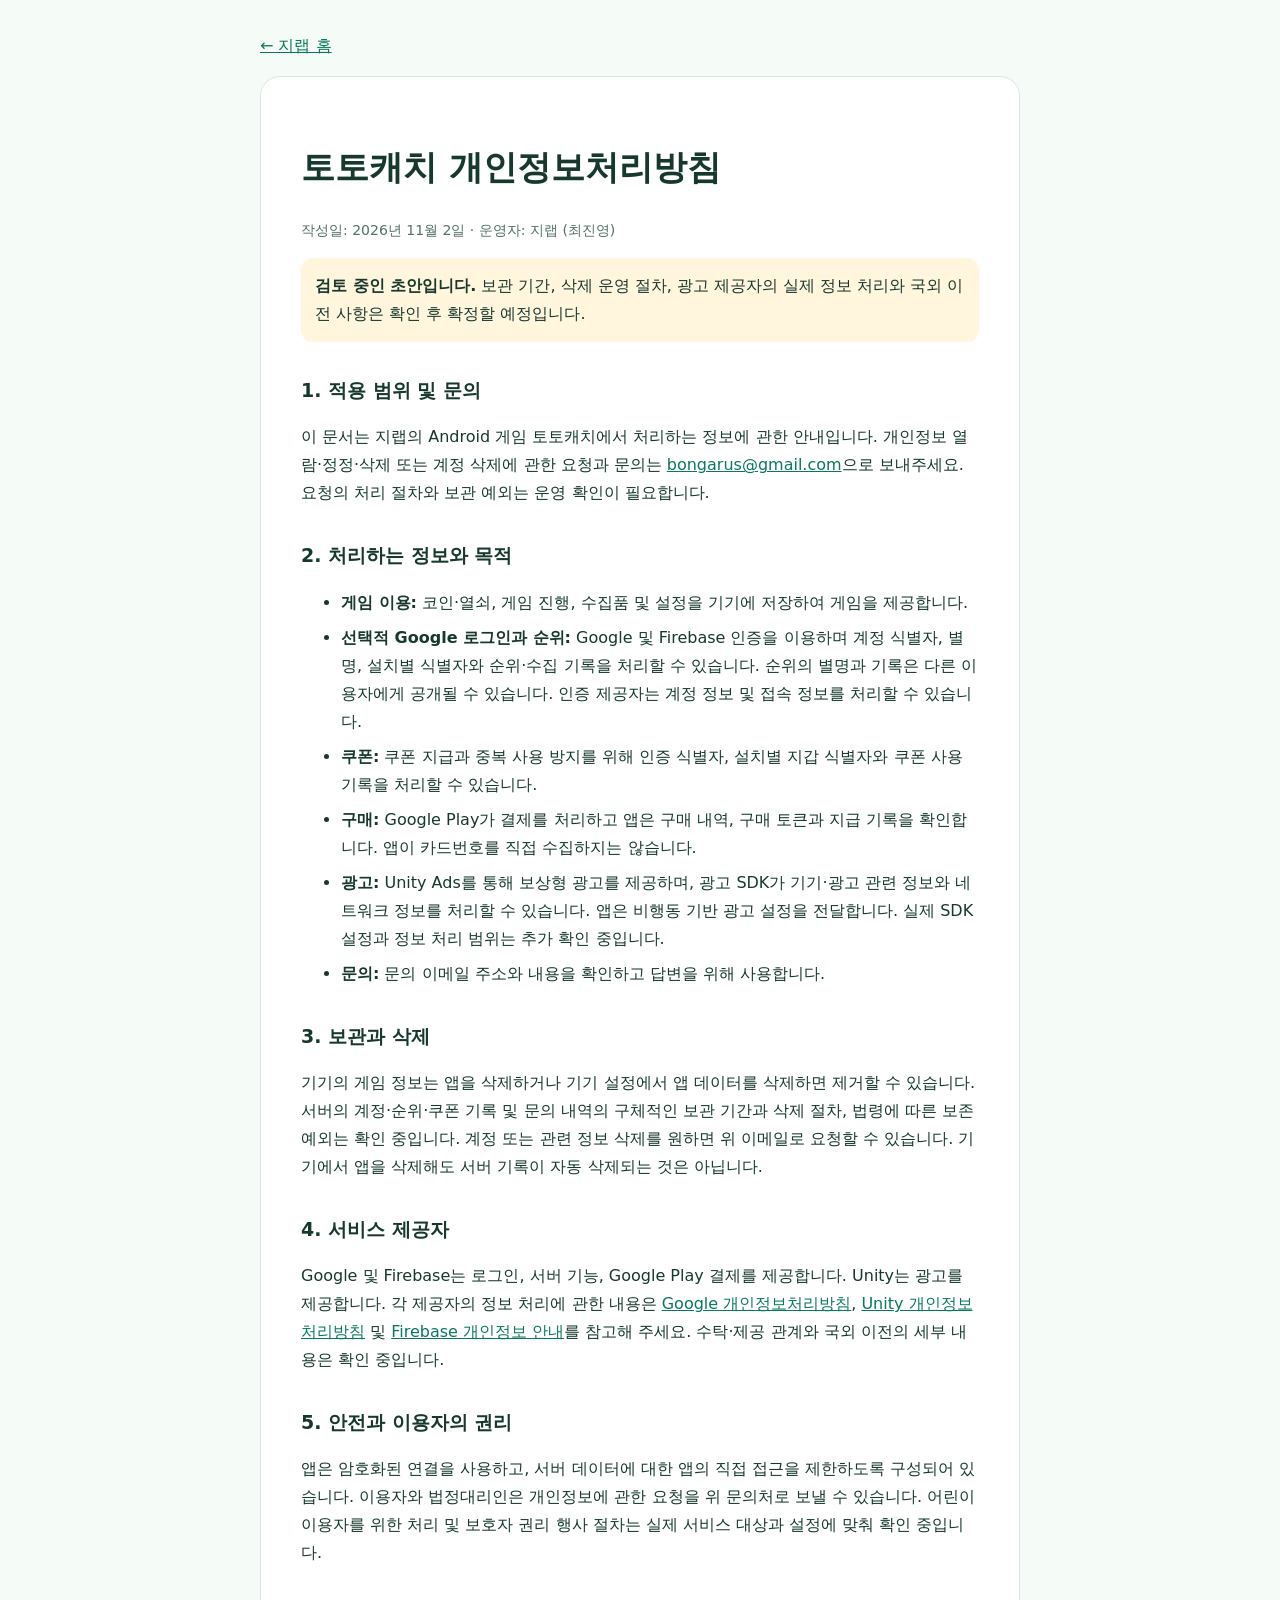
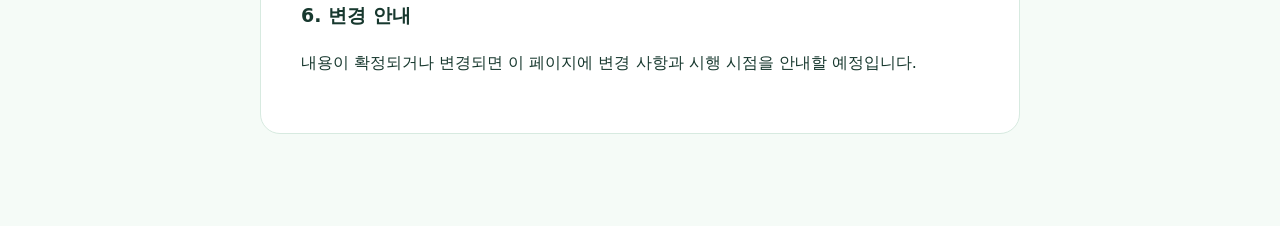
==== privacy-totocatch.html @ d5f331f7 "Add Toto Catch privacy policy draft" ====
<!doctype html>
<html lang="ko"><head><meta charset="utf-8"><meta name="viewport" content="width=device-width, initial-scale=1"><meta name="description" content="토토캐치 개인정보처리방침"><title>토토캐치 개인정보처리방침 | 지랩</title><link rel="icon" href="/favicon.ico"><style>body{margin:0;background:#f5fbf7;color:#17382e;font:16px/1.75 system-ui,sans-serif}main{max-width:760px;margin:32px auto;padding:0 20px 60px}article{background:#fff;border:1px solid #d7eae0;border-radius:20px;padding:clamp(20px,5vw,40px)}h1{font-size:clamp(25px,5vw,34px);line-height:1.3}h2{font-size:19px;margin-top:32px}a{color:#08795c;overflow-wrap:anywhere}.notice{background:#fff6dd;border-radius:12px;padding:14px}.meta{color:#557166;font-size:14px}li{margin:7px 0}</style></head><body><main><p><a href="/">← 지랩 홈</a></p><article><h1>토토캐치 개인정보처리방침</h1><p class="meta">작성일: 2026년 11월 2일 · 운영자: 지랩 (최진영)</p><p class="notice"><strong>검토 중인 초안입니다.</strong> 보관 기간, 삭제 운영 절차, 광고 제공자의 실제 정보 처리와 국외 이전 사항은 확인 후 확정할 예정입니다.</p>
<h2>1. 적용 범위 및 문의</h2><p>이 문서는 지랩의 Android 게임 토토캐치에서 처리하는 정보에 관한 안내입니다. 개인정보 열람·정정·삭제 또는 계정 삭제에 관한 요청과 문의는 <a href="mailto:bongarus@gmail.com?subject=%5B%ED%86%A0%ED%86%A0%EC%BA%90%EC%B9%98%5D%20%EA%B0%9C%EC%9D%B8%EC%A0%95%EB%B3%B4%20%EB%AC%B8%EC%9D%98">bongarus@gmail.com</a>으로 보내주세요. 요청의 처리 절차와 보관 예외는 운영 확인이 필요합니다.</p>
<h2>2. 처리하는 정보와 목적</h2><ul><li><strong>게임 이용:</strong> 코인·열쇠, 게임 진행, 수집품 및 설정을 기기에 저장하여 게임을 제공합니다.</li><li><strong>선택적 Google 로그인과 순위:</strong> Google 및 Firebase 인증을 이용하며 계정 식별자, 별명, 설치별 식별자와 순위·수집 기록을 처리할 수 있습니다. 순위의 별명과 기록은 다른 이용자에게 공개될 수 있습니다. 인증 제공자는 계정 정보 및 접속 정보를 처리할 수 있습니다.</li><li><strong>쿠폰:</strong> 쿠폰 지급과 중복 사용 방지를 위해 인증 식별자, 설치별 지갑 식별자와 쿠폰 사용 기록을 처리할 수 있습니다.</li><li><strong>구매:</strong> Google Play가 결제를 처리하고 앱은 구매 내역, 구매 토큰과 지급 기록을 확인합니다. 앱이 카드번호를 직접 수집하지는 않습니다.</li><li><strong>광고:</strong> Unity Ads를 통해 보상형 광고를 제공하며, 광고 SDK가 기기·광고 관련 정보와 네트워크 정보를 처리할 수 있습니다. 앱은 비행동 기반 광고 설정을 전달합니다. 실제 SDK 설정과 정보 처리 범위는 추가 확인 중입니다.</li><li><strong>문의:</strong> 문의 이메일 주소와 내용을 확인하고 답변을 위해 사용합니다.</li></ul>
<h2>3. 보관과 삭제</h2><p>기기의 게임 정보는 앱을 삭제하거나 기기 설정에서 앱 데이터를 삭제하면 제거할 수 있습니다. 서버의 계정·순위·쿠폰 기록 및 문의 내역의 구체적인 보관 기간과 삭제 절차, 법령에 따른 보존 예외는 확인 중입니다. 계정 또는 관련 정보 삭제를 원하면 위 이메일로 요청할 수 있습니다. 기기에서 앱을 삭제해도 서버 기록이 자동 삭제되는 것은 아닙니다.</p>
<h2>4. 서비스 제공자</h2><p>Google 및 Firebase는 로그인, 서버 기능, Google Play 결제를 제공합니다. Unity는 광고를 제공합니다. 각 제공자의 정보 처리에 관한 내용은 <a href="https://policies.google.com/privacy">Google 개인정보처리방침</a>, <a href="https://unity.com/legal/privacy-policy">Unity 개인정보처리방침</a> 및 <a href="https://firebase.google.com/support/privacy">Firebase 개인정보 안내</a>를 참고해 주세요. 수탁·제공 관계와 국외 이전의 세부 내용은 확인 중입니다.</p>
<h2>5. 안전과 이용자의 권리</h2><p>앱은 암호화된 연결을 사용하고, 서버 데이터에 대한 앱의 직접 접근을 제한하도록 구성되어 있습니다. 이용자와 법정대리인은 개인정보에 관한 요청을 위 문의처로 보낼 수 있습니다. 어린이 이용자를 위한 처리 및 보호자 권리 행사 절차는 실제 서비스 대상과 설정에 맞춰 확인 중입니다.</p>
<h2>6. 변경 안내</h2><p>내용이 확정되거나 변경되면 이 페이지에 변경 사항과 시행 시점을 안내할 예정입니다.</p></article></main></body></html>
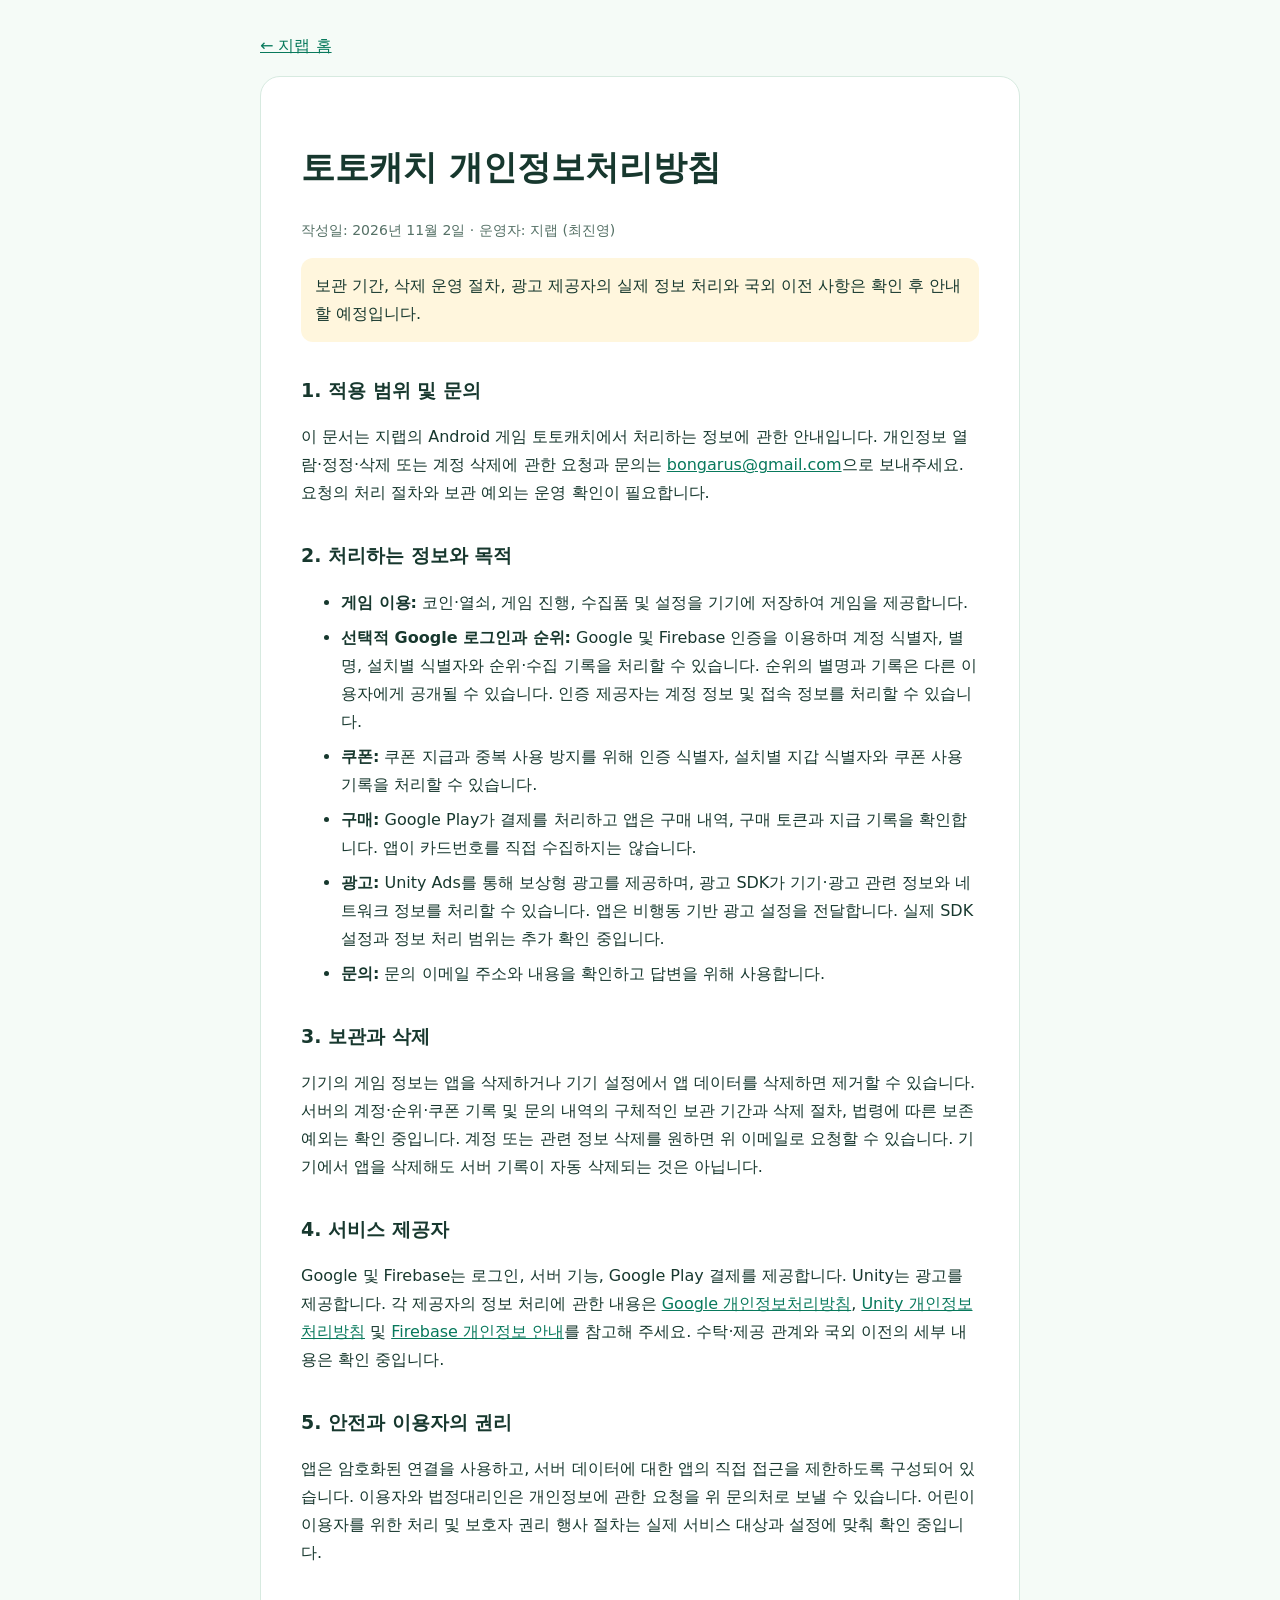
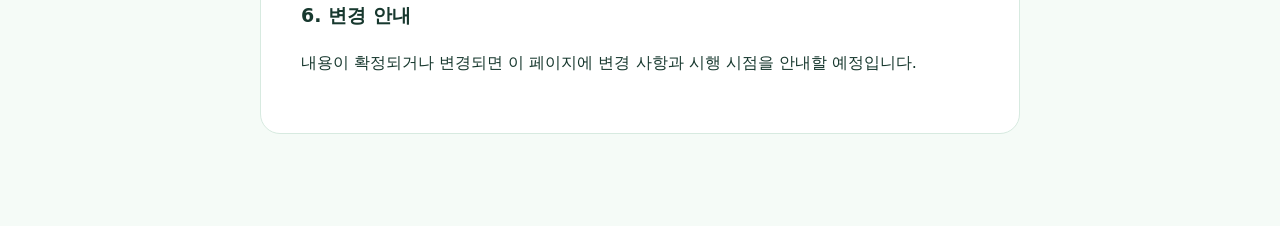
==== commit 67e82889: "Update Toto Catch privacy wording" ====
--- a/privacy-totocatch.html
+++ b/privacy-totocatch.html
@@ -1,5 +1,5 @@
 <!doctype html>
-<html lang="ko"><head><meta charset="utf-8"><meta name="viewport" content="width=device-width, initial-scale=1"><meta name="description" content="토토캐치 개인정보처리방침"><title>토토캐치 개인정보처리방침 | 지랩</title><link rel="icon" href="/favicon.ico"><style>body{margin:0;background:#f5fbf7;color:#17382e;font:16px/1.75 system-ui,sans-serif}main{max-width:760px;margin:32px auto;padding:0 20px 60px}article{background:#fff;border:1px solid #d7eae0;border-radius:20px;padding:clamp(20px,5vw,40px)}h1{font-size:clamp(25px,5vw,34px);line-height:1.3}h2{font-size:19px;margin-top:32px}a{color:#08795c;overflow-wrap:anywhere}.notice{background:#fff6dd;border-radius:12px;padding:14px}.meta{color:#557166;font-size:14px}li{margin:7px 0}</style></head><body><main><p><a href="/">← 지랩 홈</a></p><article><h1>토토캐치 개인정보처리방침</h1><p class="meta">작성일: 2026년 11월 2일 · 운영자: 지랩 (최진영)</p><p class="notice"><strong>검토 중인 초안입니다.</strong> 보관 기간, 삭제 운영 절차, 광고 제공자의 실제 정보 처리와 국외 이전 사항은 확인 후 확정할 예정입니다.</p>
+<html lang="ko"><head><meta charset="utf-8"><meta name="viewport" content="width=device-width, initial-scale=1"><meta name="description" content="토토캐치 개인정보처리방침"><title>토토캐치 개인정보처리방침 | 지랩</title><link rel="icon" href="/favicon.ico"><style>body{margin:0;background:#f5fbf7;color:#17382e;font:16px/1.75 system-ui,sans-serif}main{max-width:760px;margin:32px auto;padding:0 20px 60px}article{background:#fff;border:1px solid #d7eae0;border-radius:20px;padding:clamp(20px,5vw,40px)}h1{font-size:clamp(25px,5vw,34px);line-height:1.3}h2{font-size:19px;margin-top:32px}a{color:#08795c;overflow-wrap:anywhere}.notice{background:#fff6dd;border-radius:12px;padding:14px}.meta{color:#557166;font-size:14px}li{margin:7px 0}</style></head><body><main><p><a href="/">← 지랩 홈</a></p><article><h1>토토캐치 개인정보처리방침</h1><p class="meta">작성일: 2026년 11월 2일 · 운영자: 지랩 (최진영)</p><p class="notice">보관 기간, 삭제 운영 절차, 광고 제공자의 실제 정보 처리와 국외 이전 사항은 확인 후 안내할 예정입니다.</p>
 <h2>1. 적용 범위 및 문의</h2><p>이 문서는 지랩의 Android 게임 토토캐치에서 처리하는 정보에 관한 안내입니다. 개인정보 열람·정정·삭제 또는 계정 삭제에 관한 요청과 문의는 <a href="mailto:bongarus@gmail.com?subject=%5B%ED%86%A0%ED%86%A0%EC%BA%90%EC%B9%98%5D%20%EA%B0%9C%EC%9D%B8%EC%A0%95%EB%B3%B4%20%EB%AC%B8%EC%9D%98">bongarus@gmail.com</a>으로 보내주세요. 요청의 처리 절차와 보관 예외는 운영 확인이 필요합니다.</p>
 <h2>2. 처리하는 정보와 목적</h2><ul><li><strong>게임 이용:</strong> 코인·열쇠, 게임 진행, 수집품 및 설정을 기기에 저장하여 게임을 제공합니다.</li><li><strong>선택적 Google 로그인과 순위:</strong> Google 및 Firebase 인증을 이용하며 계정 식별자, 별명, 설치별 식별자와 순위·수집 기록을 처리할 수 있습니다. 순위의 별명과 기록은 다른 이용자에게 공개될 수 있습니다. 인증 제공자는 계정 정보 및 접속 정보를 처리할 수 있습니다.</li><li><strong>쿠폰:</strong> 쿠폰 지급과 중복 사용 방지를 위해 인증 식별자, 설치별 지갑 식별자와 쿠폰 사용 기록을 처리할 수 있습니다.</li><li><strong>구매:</strong> Google Play가 결제를 처리하고 앱은 구매 내역, 구매 토큰과 지급 기록을 확인합니다. 앱이 카드번호를 직접 수집하지는 않습니다.</li><li><strong>광고:</strong> Unity Ads를 통해 보상형 광고를 제공하며, 광고 SDK가 기기·광고 관련 정보와 네트워크 정보를 처리할 수 있습니다. 앱은 비행동 기반 광고 설정을 전달합니다. 실제 SDK 설정과 정보 처리 범위는 추가 확인 중입니다.</li><li><strong>문의:</strong> 문의 이메일 주소와 내용을 확인하고 답변을 위해 사용합니다.</li></ul>
 <h2>3. 보관과 삭제</h2><p>기기의 게임 정보는 앱을 삭제하거나 기기 설정에서 앱 데이터를 삭제하면 제거할 수 있습니다. 서버의 계정·순위·쿠폰 기록 및 문의 내역의 구체적인 보관 기간과 삭제 절차, 법령에 따른 보존 예외는 확인 중입니다. 계정 또는 관련 정보 삭제를 원하면 위 이메일로 요청할 수 있습니다. 기기에서 앱을 삭제해도 서버 기록이 자동 삭제되는 것은 아닙니다.</p>
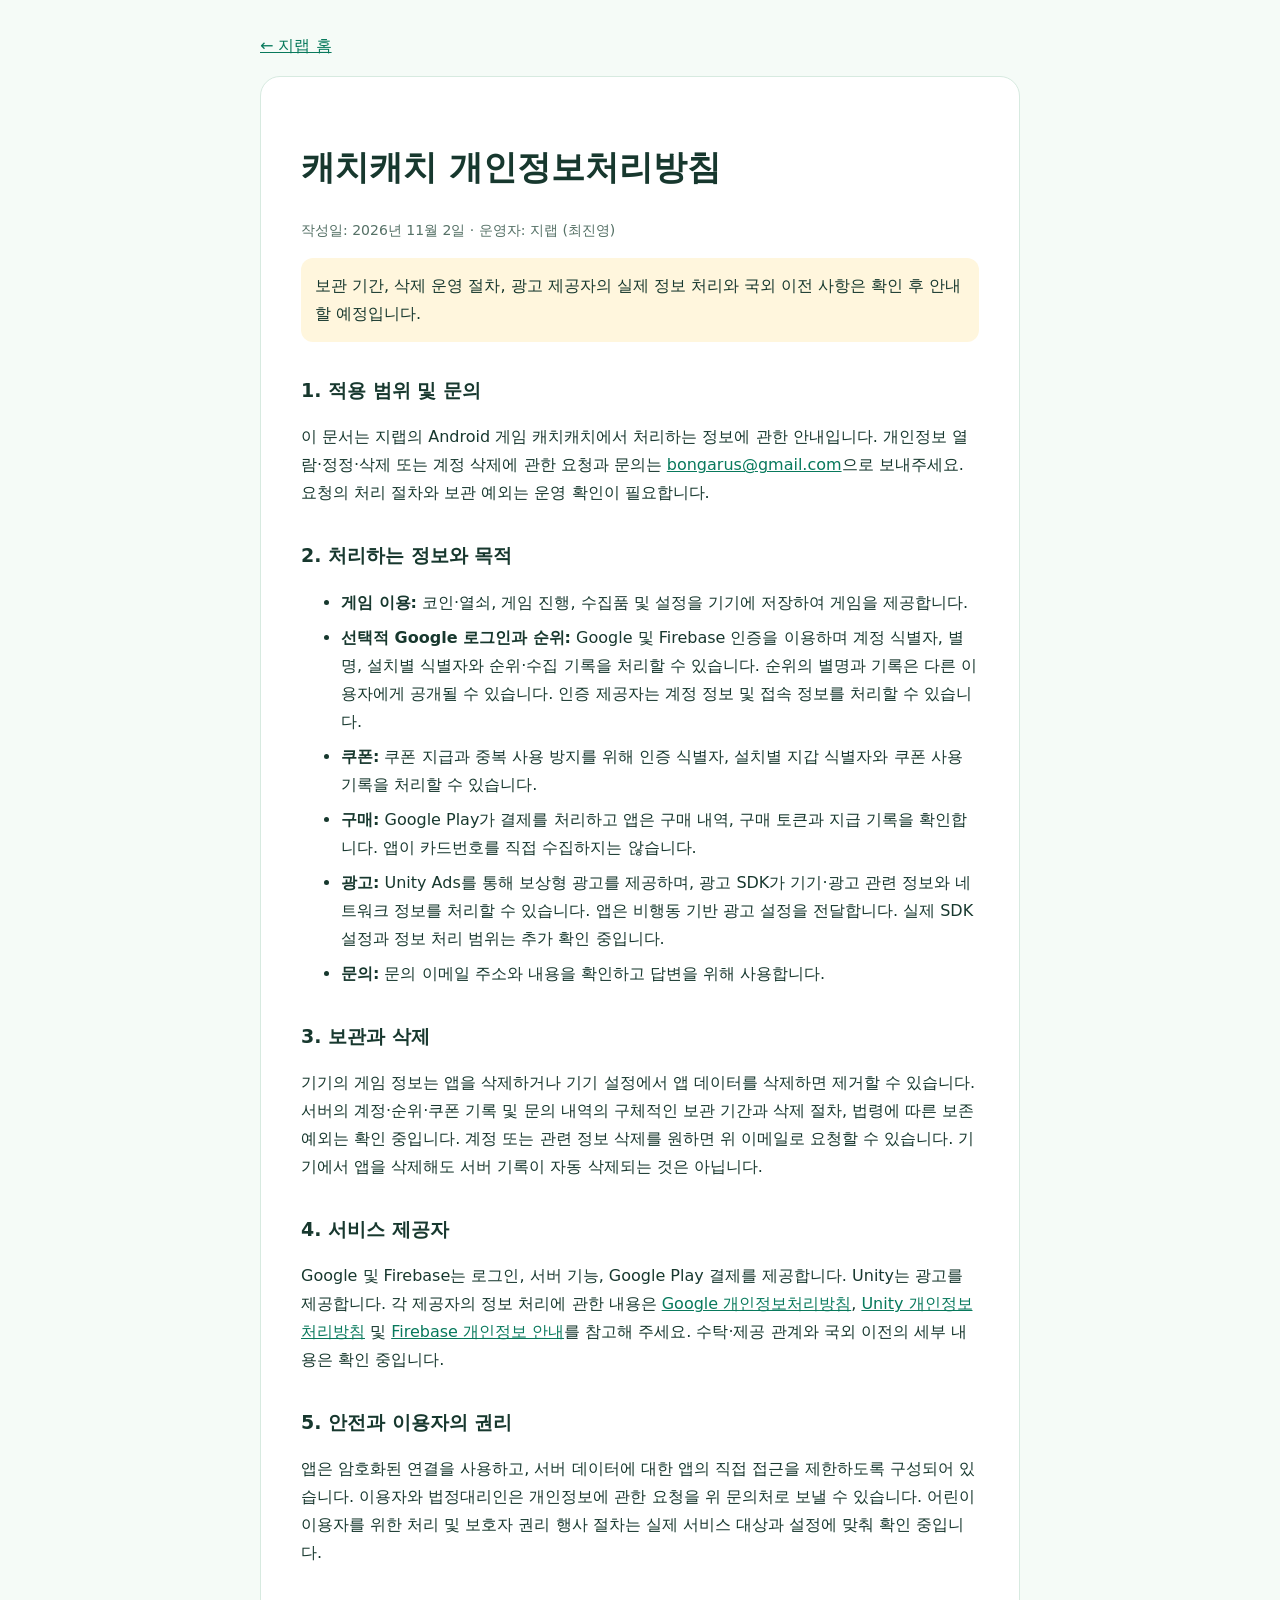
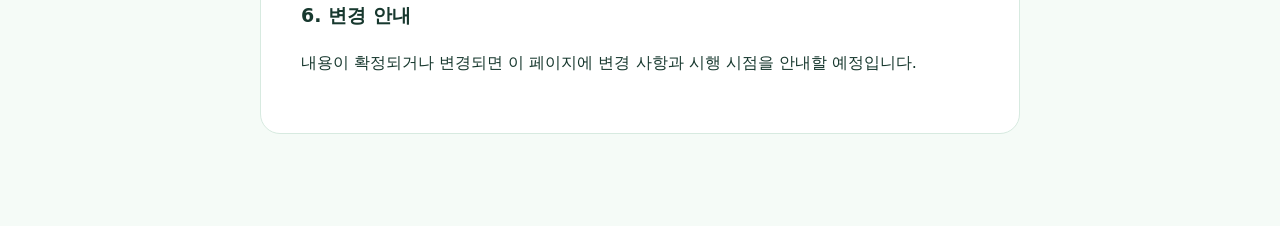
==== commit 5a57672d: "Rename TotoCatch to CatchCatch" ====
--- a/privacy-totocatch.html
+++ b/privacy-totocatch.html
@@ -1,6 +1,6 @@
 <!doctype html>
-<html lang="ko"><head><meta charset="utf-8"><meta name="viewport" content="width=device-width, initial-scale=1"><meta name="description" content="토토캐치 개인정보처리방침"><title>토토캐치 개인정보처리방침 | 지랩</title><link rel="icon" href="/favicon.ico"><style>body{margin:0;background:#f5fbf7;color:#17382e;font:16px/1.75 system-ui,sans-serif}main{max-width:760px;margin:32px auto;padding:0 20px 60px}article{background:#fff;border:1px solid #d7eae0;border-radius:20px;padding:clamp(20px,5vw,40px)}h1{font-size:clamp(25px,5vw,34px);line-height:1.3}h2{font-size:19px;margin-top:32px}a{color:#08795c;overflow-wrap:anywhere}.notice{background:#fff6dd;border-radius:12px;padding:14px}.meta{color:#557166;font-size:14px}li{margin:7px 0}</style></head><body><main><p><a href="/">← 지랩 홈</a></p><article><h1>토토캐치 개인정보처리방침</h1><p class="meta">작성일: 2026년 11월 2일 · 운영자: 지랩 (최진영)</p><p class="notice">보관 기간, 삭제 운영 절차, 광고 제공자의 실제 정보 처리와 국외 이전 사항은 확인 후 안내할 예정입니다.</p>
-<h2>1. 적용 범위 및 문의</h2><p>이 문서는 지랩의 Android 게임 토토캐치에서 처리하는 정보에 관한 안내입니다. 개인정보 열람·정정·삭제 또는 계정 삭제에 관한 요청과 문의는 <a href="mailto:bongarus@gmail.com?subject=%5B%ED%86%A0%ED%86%A0%EC%BA%90%EC%B9%98%5D%20%EA%B0%9C%EC%9D%B8%EC%A0%95%EB%B3%B4%20%EB%AC%B8%EC%9D%98">bongarus@gmail.com</a>으로 보내주세요. 요청의 처리 절차와 보관 예외는 운영 확인이 필요합니다.</p>
+<html lang="ko"><head><meta charset="utf-8"><meta name="viewport" content="width=device-width, initial-scale=1"><meta name="description" content="캐치캐치 개인정보처리방침"><title>캐치캐치 개인정보처리방침 | 지랩</title><link rel="icon" href="/favicon.ico"><style>body{margin:0;background:#f5fbf7;color:#17382e;font:16px/1.75 system-ui,sans-serif}main{max-width:760px;margin:32px auto;padding:0 20px 60px}article{background:#fff;border:1px solid #d7eae0;border-radius:20px;padding:clamp(20px,5vw,40px)}h1{font-size:clamp(25px,5vw,34px);line-height:1.3}h2{font-size:19px;margin-top:32px}a{color:#08795c;overflow-wrap:anywhere}.notice{background:#fff6dd;border-radius:12px;padding:14px}.meta{color:#557166;font-size:14px}li{margin:7px 0}</style></head><body><main><p><a href="/">← 지랩 홈</a></p><article><h1>캐치캐치 개인정보처리방침</h1><p class="meta">작성일: 2026년 11월 2일 · 운영자: 지랩 (최진영)</p><p class="notice">보관 기간, 삭제 운영 절차, 광고 제공자의 실제 정보 처리와 국외 이전 사항은 확인 후 안내할 예정입니다.</p>
+<h2>1. 적용 범위 및 문의</h2><p>이 문서는 지랩의 Android 게임 캐치캐치에서 처리하는 정보에 관한 안내입니다. 개인정보 열람·정정·삭제 또는 계정 삭제에 관한 요청과 문의는 <a href="mailto:bongarus@gmail.com?subject=%5B%EC%BA%90%EC%B9%98%EC%BA%90%EC%B9%98%5D%20%EA%B0%9C%EC%9D%B8%EC%A0%95%EB%B3%B4%20%EB%AC%B8%EC%9D%98">bongarus@gmail.com</a>으로 보내주세요. 요청의 처리 절차와 보관 예외는 운영 확인이 필요합니다.</p>
 <h2>2. 처리하는 정보와 목적</h2><ul><li><strong>게임 이용:</strong> 코인·열쇠, 게임 진행, 수집품 및 설정을 기기에 저장하여 게임을 제공합니다.</li><li><strong>선택적 Google 로그인과 순위:</strong> Google 및 Firebase 인증을 이용하며 계정 식별자, 별명, 설치별 식별자와 순위·수집 기록을 처리할 수 있습니다. 순위의 별명과 기록은 다른 이용자에게 공개될 수 있습니다. 인증 제공자는 계정 정보 및 접속 정보를 처리할 수 있습니다.</li><li><strong>쿠폰:</strong> 쿠폰 지급과 중복 사용 방지를 위해 인증 식별자, 설치별 지갑 식별자와 쿠폰 사용 기록을 처리할 수 있습니다.</li><li><strong>구매:</strong> Google Play가 결제를 처리하고 앱은 구매 내역, 구매 토큰과 지급 기록을 확인합니다. 앱이 카드번호를 직접 수집하지는 않습니다.</li><li><strong>광고:</strong> Unity Ads를 통해 보상형 광고를 제공하며, 광고 SDK가 기기·광고 관련 정보와 네트워크 정보를 처리할 수 있습니다. 앱은 비행동 기반 광고 설정을 전달합니다. 실제 SDK 설정과 정보 처리 범위는 추가 확인 중입니다.</li><li><strong>문의:</strong> 문의 이메일 주소와 내용을 확인하고 답변을 위해 사용합니다.</li></ul>
 <h2>3. 보관과 삭제</h2><p>기기의 게임 정보는 앱을 삭제하거나 기기 설정에서 앱 데이터를 삭제하면 제거할 수 있습니다. 서버의 계정·순위·쿠폰 기록 및 문의 내역의 구체적인 보관 기간과 삭제 절차, 법령에 따른 보존 예외는 확인 중입니다. 계정 또는 관련 정보 삭제를 원하면 위 이메일로 요청할 수 있습니다. 기기에서 앱을 삭제해도 서버 기록이 자동 삭제되는 것은 아닙니다.</p>
 <h2>4. 서비스 제공자</h2><p>Google 및 Firebase는 로그인, 서버 기능, Google Play 결제를 제공합니다. Unity는 광고를 제공합니다. 각 제공자의 정보 처리에 관한 내용은 <a href="https://policies.google.com/privacy">Google 개인정보처리방침</a>, <a href="https://unity.com/legal/privacy-policy">Unity 개인정보처리방침</a> 및 <a href="https://firebase.google.com/support/privacy">Firebase 개인정보 안내</a>를 참고해 주세요. 수탁·제공 관계와 국외 이전의 세부 내용은 확인 중입니다.</p>
